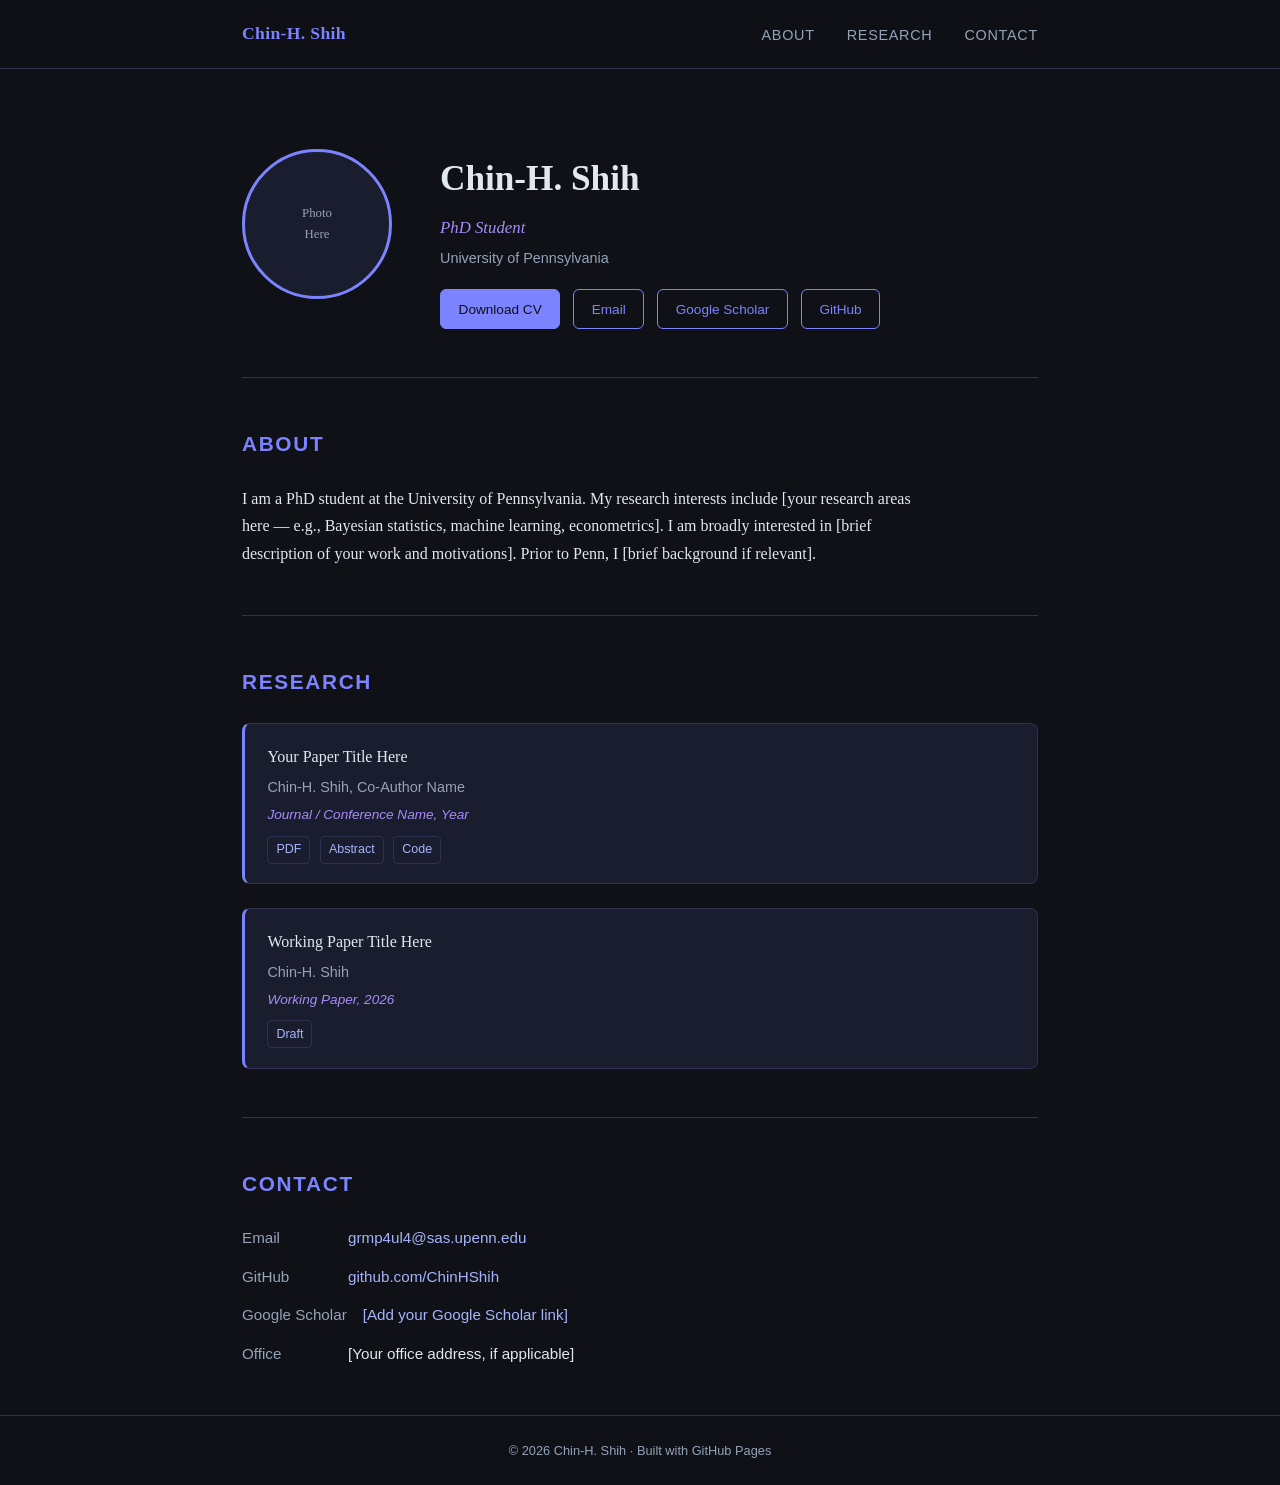
==== index.html @ feef4b4a "Create index.html" ====
<!DOCTYPE html>
<html lang="en">
<head>
  <meta charset="UTF-8" />
  <meta name="viewport" content="width=device-width, initial-scale=1.0"/>
  <title>Chin-H. Shih | Academic Profile</title>
  <style>
    * { margin: 0; padding: 0; box-sizing: border-box; }

    :root {
      --bg: #0f1117;
      --surface: #1a1d2e;
      --border: #2e3150;
      --accent: #7c83ff;
      --accent2: #a78bfa;
      --text: #e2e8f0;
      --muted: #94a3b8;
      --link: #a5b4fc;
    }

    body {
      background-color: var(--bg);
      color: var(--text);
      font-family: 'Georgia', serif;
      line-height: 1.7;
    }

    /* ── Layout ── */
    .container {
      max-width: 860px;
      margin: 0 auto;
      padding: 0 2rem;
    }

    /* ── Nav ── */
    nav {
      border-bottom: 1px solid var(--border);
      padding: 1.2rem 0;
      position: sticky;
      top: 0;
      background: rgba(15, 17, 23, 0.92);
      backdrop-filter: blur(8px);
      z-index: 100;
    }
    nav .container {
      display: flex;
      justify-content: space-between;
      align-items: center;
    }
    nav .name {
      font-size: 1.1rem;
      font-weight: bold;
      color: var(--accent);
      letter-spacing: 0.02em;
    }
    nav ul {
      list-style: none;
      display: flex;
      gap: 2rem;
    }
    nav ul a {
      color: var(--muted);
      text-decoration: none;
      font-family: 'Arial', sans-serif;
      font-size: 0.9rem;
      letter-spacing: 0.05em;
      text-transform: uppercase;
      transition: color 0.2s;
    }
    nav ul a:hover { color: var(--accent); }

    /* ── Hero ── */
    .hero {
      padding: 5rem 0 3rem;
      display: flex;
      gap: 3rem;
      align-items: flex-start;
    }
    .hero-photo {
      width: 150px;
      height: 150px;
      border-radius: 50%;
      border: 3px solid var(--accent);
      background: var(--surface);
      flex-shrink: 0;
      overflow: hidden;
      display: flex;
      align-items: center;
      justify-content: center;
      color: var(--muted);
      font-size: 0.8rem;
      text-align: center;
    }
    .hero-photo img {
      width: 100%;
      height: 100%;
      object-fit: cover;
    }
    .hero-text h1 {
      font-size: 2.2rem;
      color: var(--text);
      margin-bottom: 0.3rem;
    }
    .hero-text .title {
      color: var(--accent2);
      font-style: italic;
      font-size: 1.05rem;
      margin-bottom: 0.2rem;
    }
    .hero-text .affiliation {
      color: var(--muted);
      font-family: 'Arial', sans-serif;
      font-size: 0.9rem;
      margin-bottom: 1.2rem;
    }
    .hero-links {
      display: flex;
      flex-wrap: wrap;
      gap: 0.8rem;
    }
    .btn {
      display: inline-block;
      padding: 0.45rem 1.1rem;
      border: 1px solid var(--accent);
      color: var(--accent);
      border-radius: 6px;
      text-decoration: none;
      font-family: 'Arial', sans-serif;
      font-size: 0.85rem;
      transition: background 0.2s, color 0.2s;
    }
    .btn:hover {
      background: var(--accent);
      color: var(--bg);
    }
    .btn.filled {
      background: var(--accent);
      color: var(--bg);
    }
    .btn.filled:hover {
      background: var(--accent2);
      border-color: var(--accent2);
    }

    /* ── Sections ── */
    section {
      padding: 3rem 0;
      border-top: 1px solid var(--border);
    }
    section h2 {
      font-size: 1.3rem;
      color: var(--accent);
      letter-spacing: 0.08em;
      text-transform: uppercase;
      font-family: 'Arial', sans-serif;
      margin-bottom: 1.5rem;
    }

    /* ── About ── */
    .about p {
      color: var(--text);
      font-size: 1rem;
      max-width: 700px;
    }

    /* ── Publications ── */
    .pub-list {
      display: flex;
      flex-direction: column;
      gap: 1.5rem;
    }
    .pub-item {
      background: var(--surface);
      border: 1px solid var(--border);
      border-left: 3px solid var(--accent);
      border-radius: 8px;
      padding: 1.2rem 1.4rem;
    }
    .pub-item .pub-title {
      font-size: 1rem;
      color: var(--text);
      margin-bottom: 0.3rem;
    }
    .pub-item .pub-authors {
      color: var(--muted);
      font-size: 0.9rem;
      font-family: 'Arial', sans-serif;
    }
    .pub-item .pub-venue {
      color: var(--accent2);
      font-size: 0.85rem;
      font-style: italic;
      font-family: 'Arial', sans-serif;
      margin-top: 0.2rem;
    }
    .pub-item .pub-links {
      margin-top: 0.6rem;
      display: flex;
      gap: 0.6rem;
    }
    .pub-item .pub-links a {
      font-size: 0.78rem;
      font-family: 'Arial', sans-serif;
      color: var(--link);
      text-decoration: none;
      border: 1px solid var(--border);
      padding: 0.15rem 0.5rem;
      border-radius: 4px;
      transition: background 0.2s;
    }
    .pub-item .pub-links a:hover {
      background: var(--border);
    }

    /* ── Contact ── */
    .contact-grid {
      display: flex;
      flex-direction: column;
      gap: 0.8rem;
    }
    .contact-row {
      display: flex;
      gap: 1rem;
      align-items: center;
      font-family: 'Arial', sans-serif;
      font-size: 0.95rem;
    }
    .contact-row .label {
      color: var(--muted);
      min-width: 90px;
    }
    .contact-row a {
      color: var(--link);
      text-decoration: none;
    }
    .contact-row a:hover { text-decoration: underline; }

    /* ── Footer ── */
    footer {
      border-top: 1px solid var(--border);
      padding: 1.5rem 0;
      text-align: center;
      color: var(--muted);
      font-family: 'Arial', sans-serif;
      font-size: 0.8rem;
    }

    /* ── Responsive ── */
    @media (max-width: 600px) {
      .hero { flex-direction: column; gap: 1.5rem; }
      nav ul { gap: 1rem; }
    }
  </style>
</head>
<body>

  <!-- Navigation -->
  <nav>
    <div class="container">
      <span class="name">Chin-H. Shih</span>
      <ul>
        <li><a href="#about">About</a></li>
        <li><a href="#publications">Research</a></li>
        <li><a href="#contact">Contact</a></li>
      </ul>
    </div>
  </nav>

  <div class="container">

    <!-- Hero -->
    <div class="hero">
      <div class="hero-photo">
        <!-- Replace src with your photo path, e.g. src="assets/photo.jpg" -->
        <span>Photo<br/>Here</span>
      </div>
      <div class="hero-text">
        <h1>Chin-H. Shih</h1>
        <p class="title">PhD Student</p>
        <p class="affiliation">University of Pennsylvania</p>
        <div class="hero-links">
          <a class="btn filled" href="assets/cv.pdf">Download CV</a>
          <a class="btn" href="mailto:grmp4ul4@sas.upenn.edu">Email</a>
          <a class="btn" href="#" target="_blank">Google Scholar</a>
          <a class="btn" href="#" target="_blank">GitHub</a>
        </div>
      </div>
    </div>

    <!-- About -->
    <section id="about" class="about">
      <h2>About</h2>
      <p>
        I am a PhD student at the University of Pennsylvania. My research interests include
        [your research areas here — e.g., Bayesian statistics, machine learning, econometrics].
        I am broadly interested in [brief description of your work and motivations].
        Prior to Penn, I [brief background if relevant].
      </p>
    </section>

    <!-- Publications / Research -->
    <section id="publications">
      <h2>Research</h2>
      <div class="pub-list">

        <div class="pub-item">
          <div class="pub-title">Your Paper Title Here</div>
          <div class="pub-authors">Chin-H. Shih, Co-Author Name</div>
          <div class="pub-venue">Journal / Conference Name, Year</div>
          <div class="pub-links">
            <a href="#">PDF</a>
            <a href="#">Abstract</a>
            <a href="#">Code</a>
          </div>
        </div>

        <div class="pub-item">
          <div class="pub-title">Working Paper Title Here</div>
          <div class="pub-authors">Chin-H. Shih</div>
          <div class="pub-venue">Working Paper, 2026</div>
          <div class="pub-links">
            <a href="#">Draft</a>
          </div>
        </div>

      </div>
    </section>

    <!-- Contact -->
    <section id="contact">
      <h2>Contact</h2>
      <div class="contact-grid">
        <div class="contact-row">
          <span class="label">Email</span>
          <a href="mailto:grmp4ul4@sas.upenn.edu">grmp4ul4@sas.upenn.edu</a>
        </div>
        <div class="contact-row">
          <span class="label">GitHub</span>
          <a href="https://github.com/ChinHShih" target="_blank">github.com/ChinHShih</a>
        </div>
        <div class="contact-row">
          <span class="label">Google Scholar</span>
          <a href="#">[Add your Google Scholar link]</a>
        </div>
        <div class="contact-row">
          <span class="label">Office</span>
          <span style="color: var(--text)">[Your office address, if applicable]</span>
        </div>
      </div>
    </section>

  </div>

  <!-- Footer -->
  <footer>
    <div class="container">
      © 2026 Chin-H. Shih · Built with GitHub Pages
    </div>
  </footer>

</body>
</html>
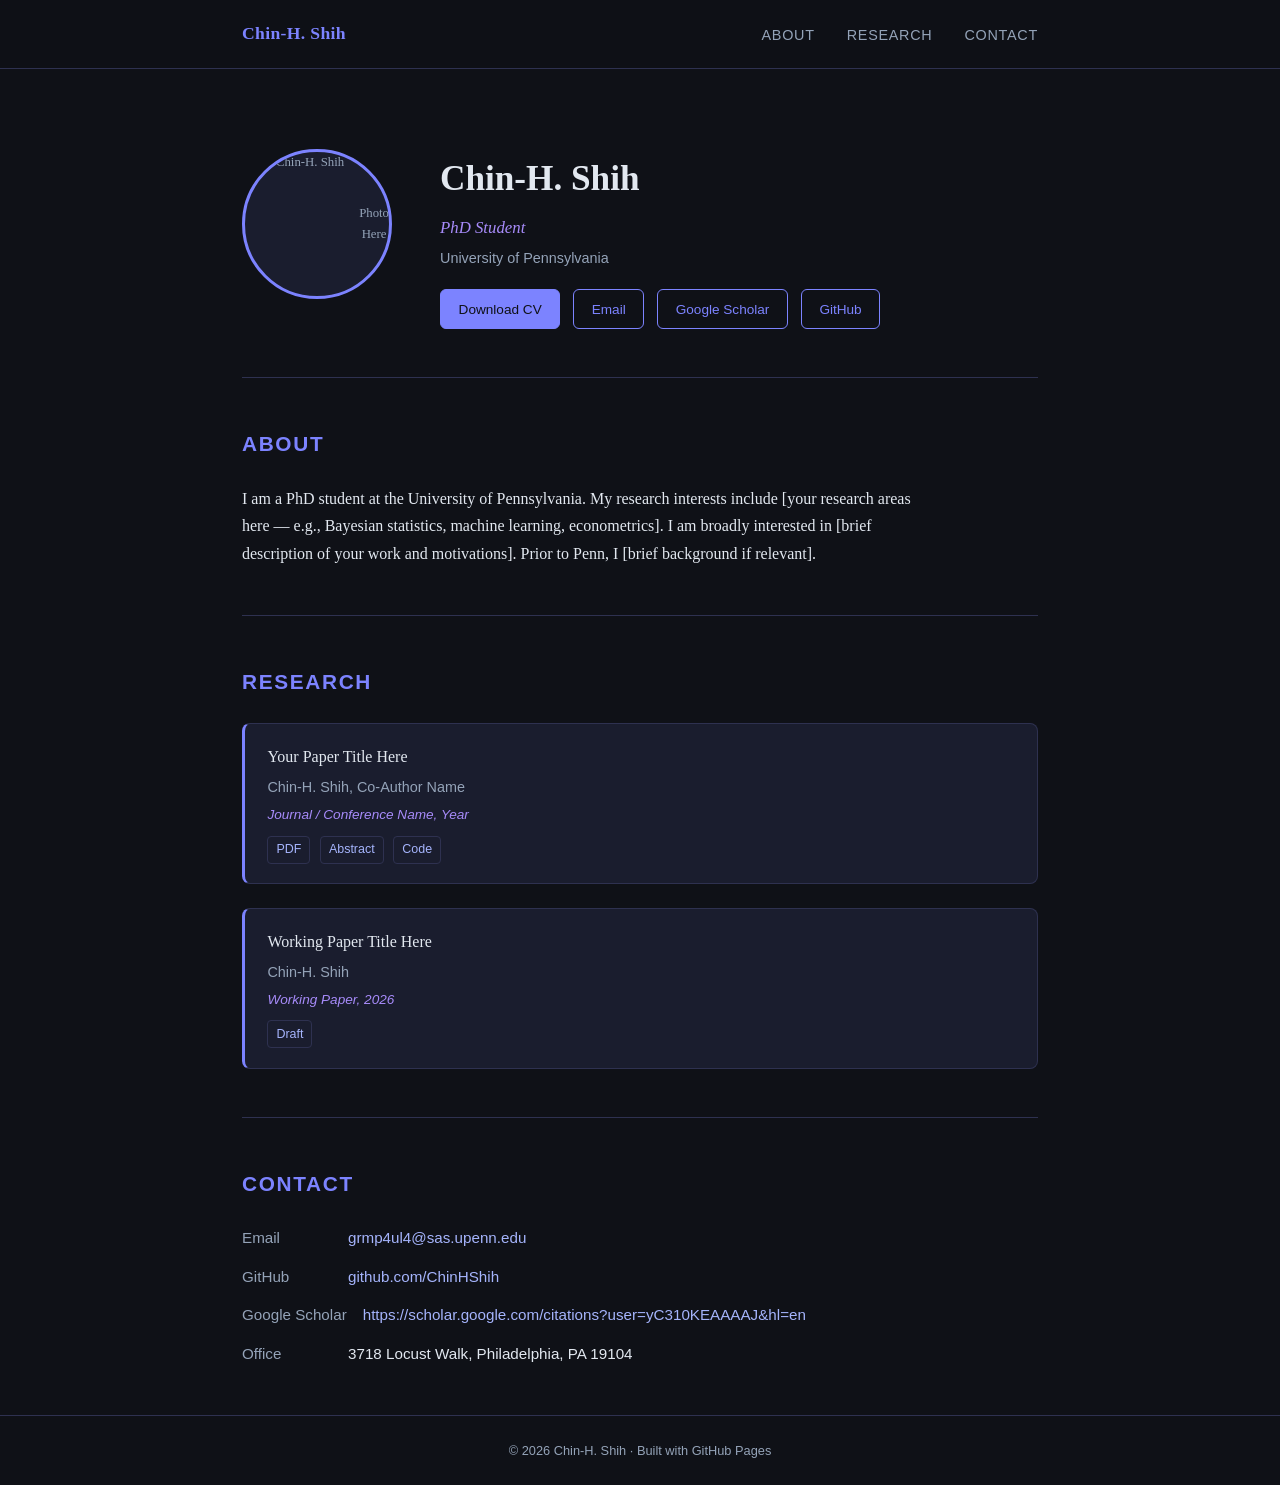
==== commit 8275080f: "Update index.html" ====
--- a/index.html
+++ b/index.html
@@ -3,7 +3,7 @@
 <head>
   <meta charset="UTF-8" />
   <meta name="viewport" content="width=device-width, initial-scale=1.0"/>
-  <title>Chin-H. Shih | Academic Profile</title>
+  <title>Chin-Huai Vic Shih | Academic Profile</title>
   <style>
     * { margin: 0; padding: 0; box-sizing: border-box; }
 
@@ -271,7 +271,7 @@
     <!-- Hero -->
     <div class="hero">
       <div class="hero-photo">
-        <!-- Replace src with your photo path, e.g. src="assets/photo.jpg" -->
+        <img src="Academic Photo.png" alt="Chin-H. Shih" />
         <span>Photo<br/>Here</span>
       </div>
       <div class="hero-text">
@@ -340,11 +340,11 @@
         </div>
         <div class="contact-row">
           <span class="label">Google Scholar</span>
-          <a href="#">[Add your Google Scholar link]</a>
+          <a href="#">https://scholar.google.com/citations?user=yC310KEAAAAJ&hl=en</a>
         </div>
         <div class="contact-row">
           <span class="label">Office</span>
-          <span style="color: var(--text)">[Your office address, if applicable]</span>
+          <span style="color: var(--text)">3718 Locust Walk, Philadelphia, PA 19104</span>
         </div>
       </div>
     </section>
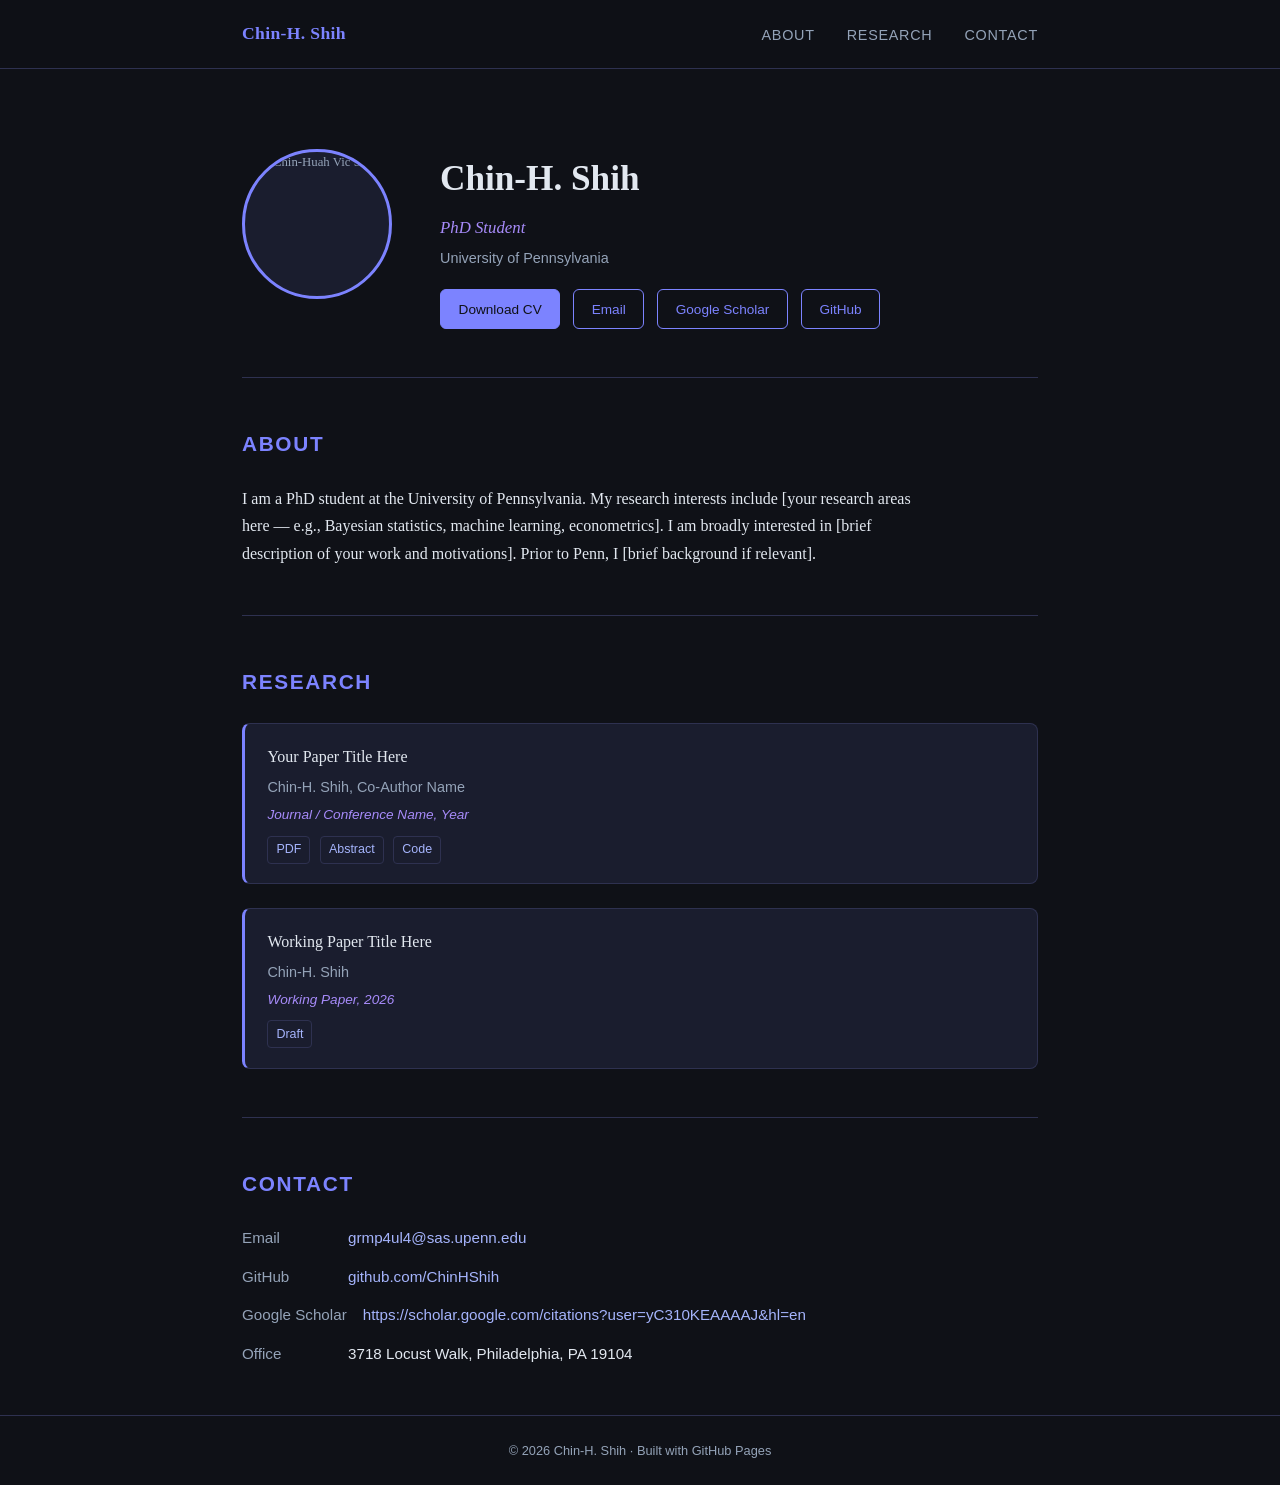
==== commit 04ab0923: "Update index.html" ====
--- a/index.html
+++ b/index.html
@@ -271,8 +271,7 @@
     <!-- Hero -->
     <div class="hero">
       <div class="hero-photo">
-        <img src="Academic Photo.png" alt="Chin-H. Shih" />
-        <span>Photo<br/>Here</span>
+        <img src="Academic Photo.png" alt="Chin-Huah Vic Shih" />
       </div>
       <div class="hero-text">
         <h1>Chin-H. Shih</h1>
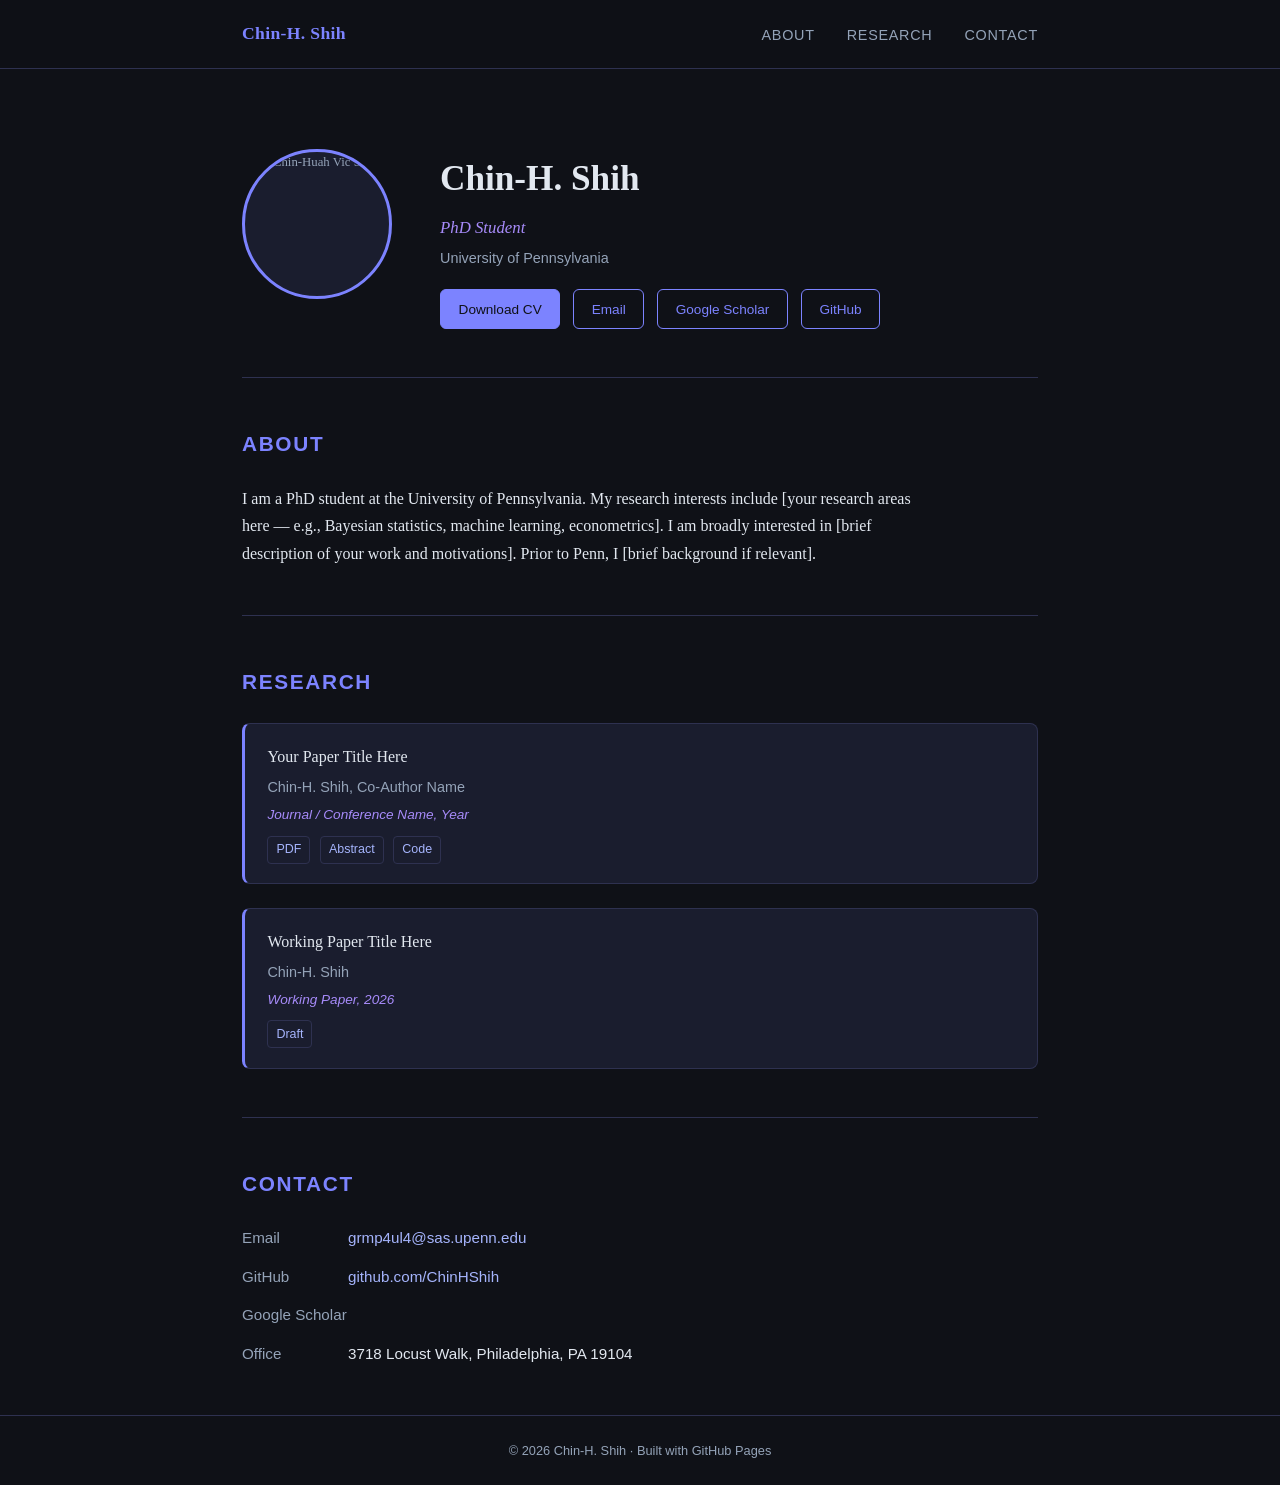
==== commit cbc0b13f: "Update index.html" ====
--- a/index.html
+++ b/index.html
@@ -339,7 +339,7 @@
         </div>
         <div class="contact-row">
           <span class="label">Google Scholar</span>
-          <a href="#">https://scholar.google.com/citations?user=yC310KEAAAAJ&hl=en</a>
+          <a href="https://scholar.google.com/citations?user=yC310KEAAAAJ&hl=en"></a>
         </div>
         <div class="contact-row">
           <span class="label">Office</span>
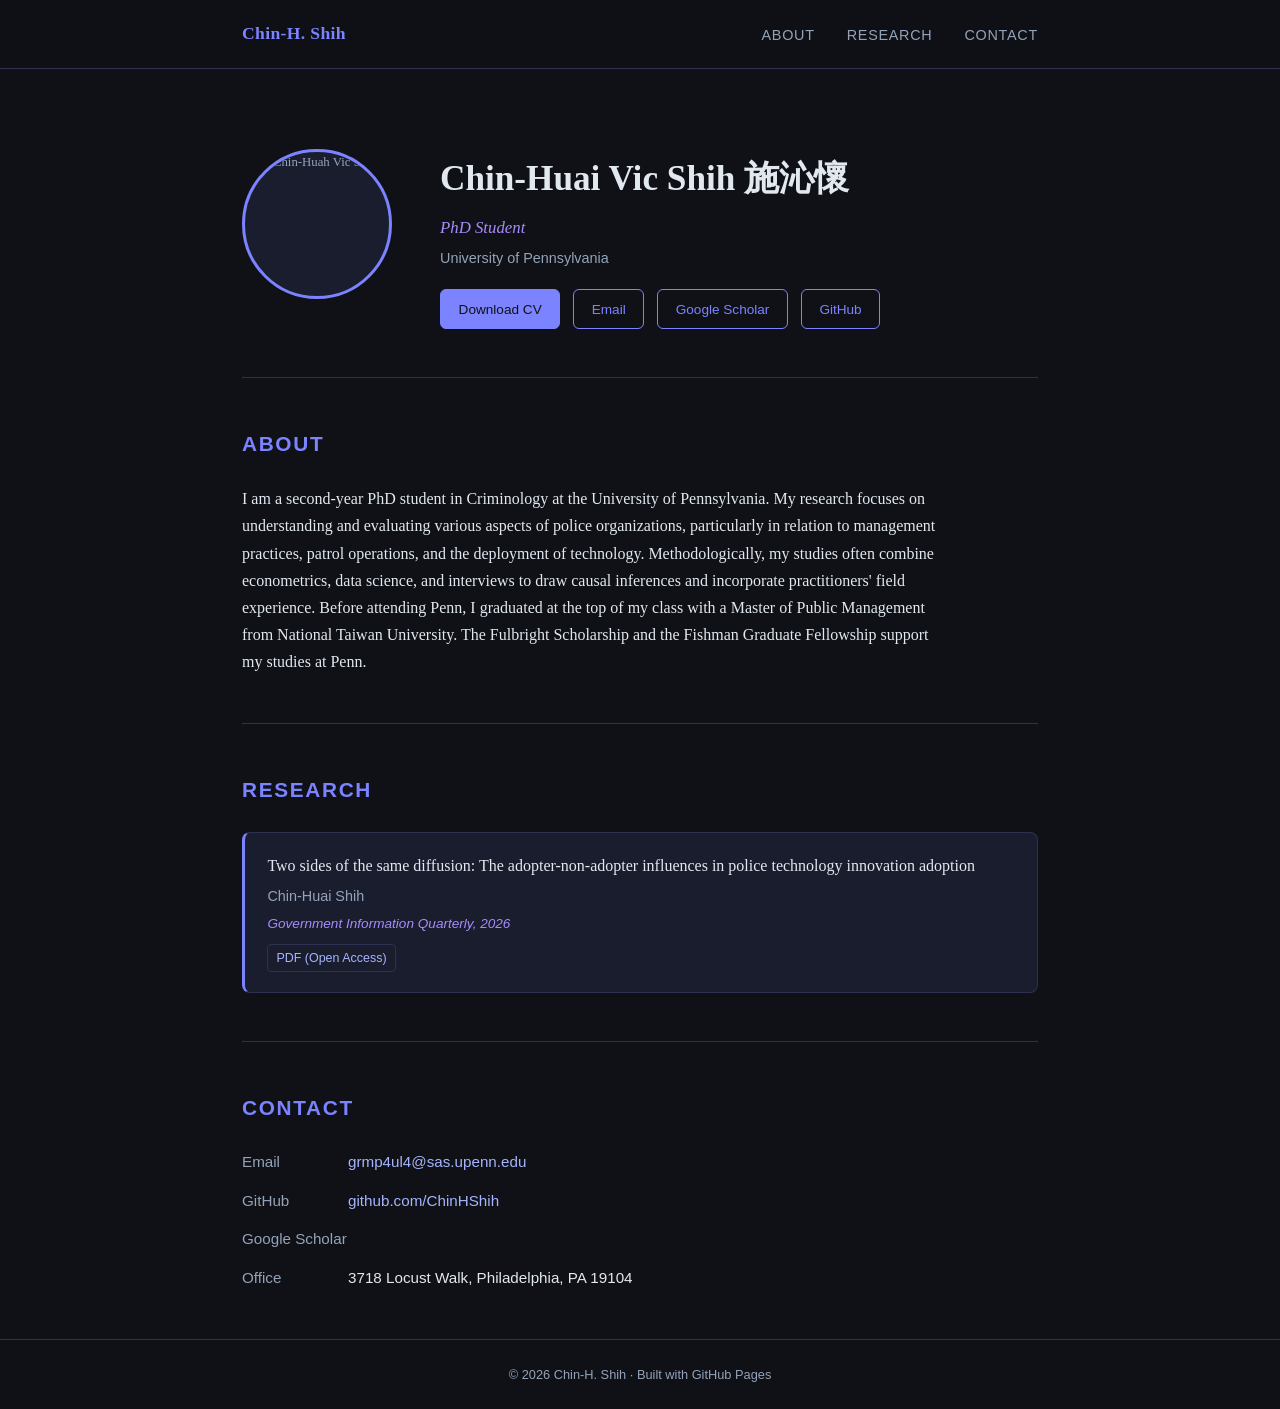
==== commit 2adccf2a: "Update index.html" ====
--- a/index.html
+++ b/index.html
@@ -274,7 +274,7 @@
         <img src="Academic Photo.png" alt="Chin-Huah Vic Shih" />
       </div>
       <div class="hero-text">
-        <h1>Chin-H. Shih</h1>
+        <h1>Chin-Huai Vic Shih 施沁懷 </h1>
         <p class="title">PhD Student</p>
         <p class="affiliation">University of Pennsylvania</p>
         <div class="hero-links">
@@ -290,10 +290,14 @@
     <section id="about" class="about">
       <h2>About</h2>
       <p>
-        I am a PhD student at the University of Pennsylvania. My research interests include
-        [your research areas here — e.g., Bayesian statistics, machine learning, econometrics].
-        I am broadly interested in [brief description of your work and motivations].
-        Prior to Penn, I [brief background if relevant].
+        I am a second-year PhD student in Criminology at the University of Pennsylvania. My
+        research focuses on understanding and evaluating various aspects of police organizations, 
+        particularly in relation to management practices, patrol operations, and the deployment 
+        of technology. Methodologically, my studies often combine econometrics, data science, and
+        interviews to draw causal inferences and incorporate practitioners' field experience. 
+        Before attending Penn, I graduated at the top of my class with a Master of Public 
+        Management from National Taiwan University. The Fulbright Scholarship and the Fishman 
+        Graduate Fellowship support my studies at Penn.
       </p>
     </section>
 
@@ -303,24 +307,22 @@
       <div class="pub-list">
 
         <div class="pub-item">
-          <div class="pub-title">Your Paper Title Here</div>
-          <div class="pub-authors">Chin-H. Shih, Co-Author Name</div>
-          <div class="pub-venue">Journal / Conference Name, Year</div>
+          <div class="pub-title">Two sides of the same diffusion: The adopter-non-adopter influences in police technology innovation adoption</div>
+          <div class="pub-authors">Chin-Huai Shih</div>
+          <div class="pub-venue">Government Information Quarterly, 2026</div>
           <div class="pub-links">
-            <a href="#">PDF</a>
-            <a href="#">Abstract</a>
-            <a href="#">Code</a>
+            <a href="https://doi.org/10.1016/j.giq.2026.102109">PDF (Open Access)</a>
           </div>
         </div>
 
-        <div class="pub-item">
+        <!-- <div class="pub-item">
           <div class="pub-title">Working Paper Title Here</div>
           <div class="pub-authors">Chin-H. Shih</div>
           <div class="pub-venue">Working Paper, 2026</div>
           <div class="pub-links">
             <a href="#">Draft</a>
           </div>
-        </div>
+        </div> -->
 
       </div>
     </section>
